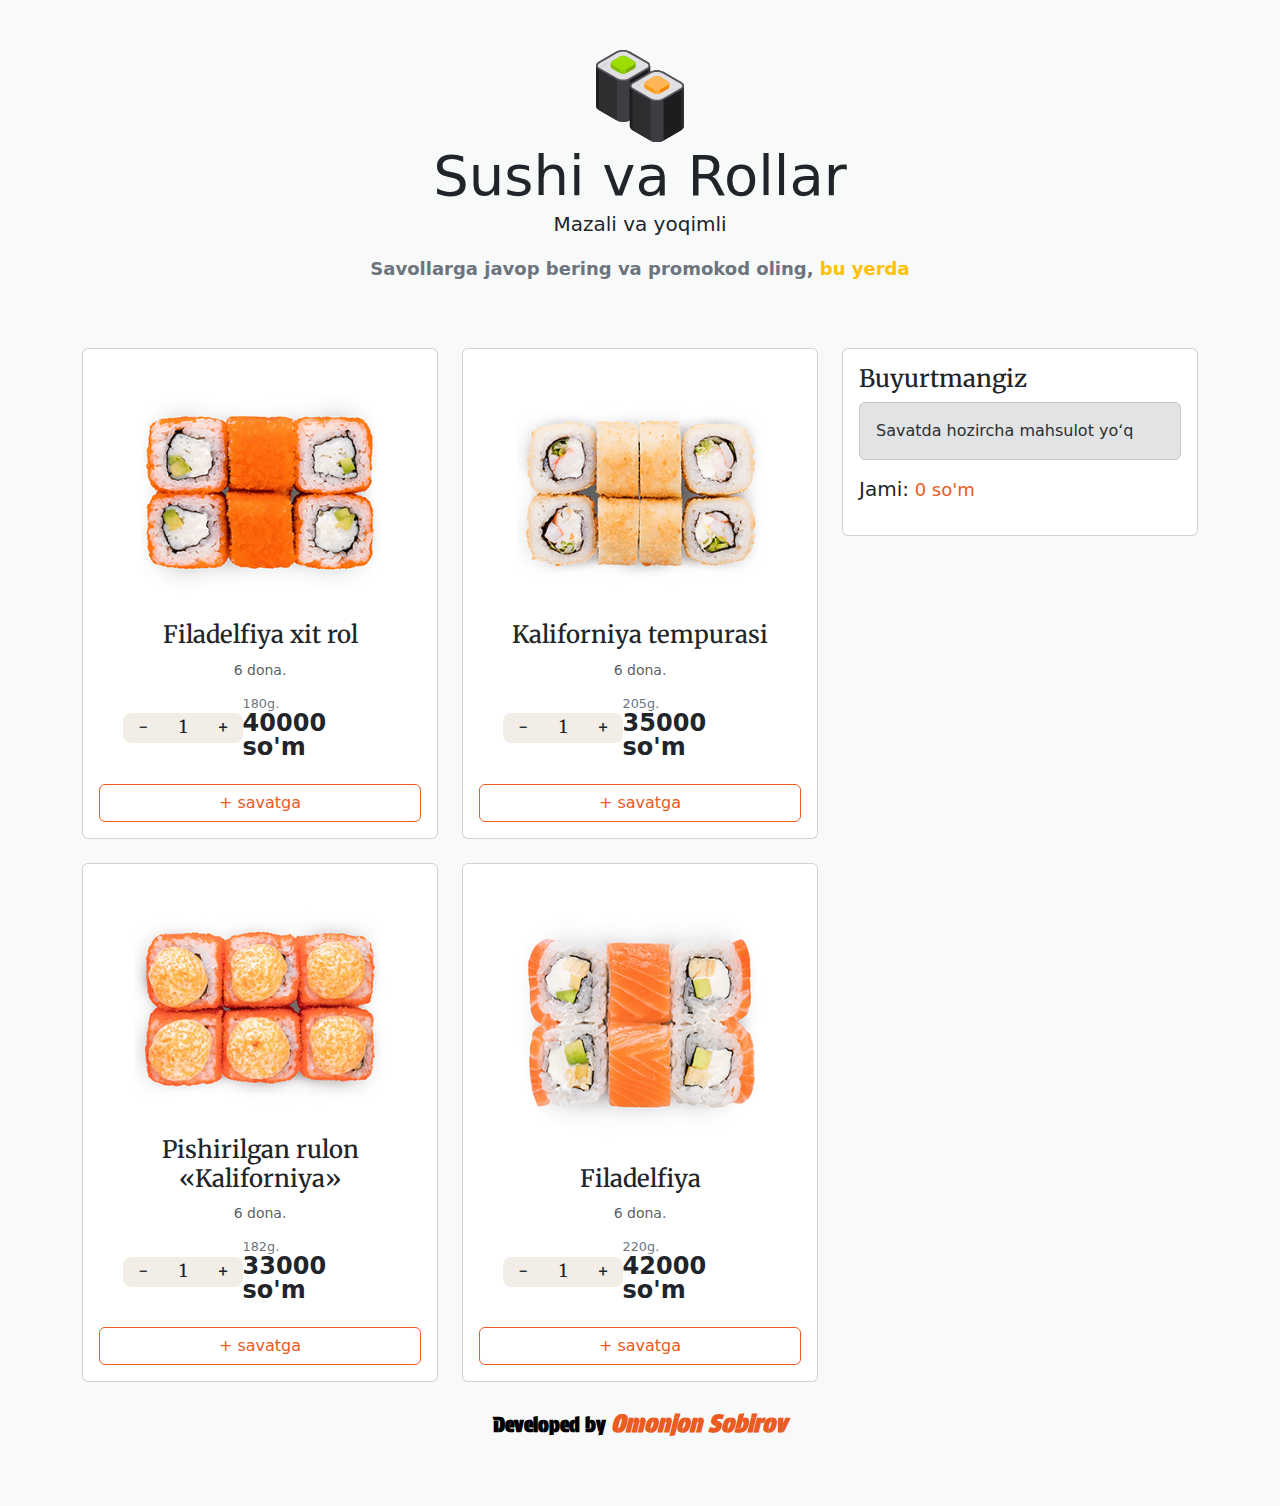
==== index.html @ d724766a "Site questions change and new inputs added" ====
<!DOCTYPE html>
<html lang="en">

<head>
    <meta charset="UTF-8">
    <meta name="viewport" content="width=device-width, initial-scale=1.0, shrink-to-fit=no">
    <!--  Site Description  -->
    <meta name="description" content="Заказывайте суши 🍣, не выходя из дома">
    <!--  Site Favicon  -->
    <link rel="shortcut icon" href="./img/logo/logo.svg" type="image/x-icon">
    <!--  Google Fonts  -->
    <link href="https://fonts.googleapis.com/css?family=Merriweather:300,400,400i,700&amp;subset=cyrillic-ext"
          rel="stylesheet">
    <link rel="preconnect" href="https://fonts.googleapis.com">
    <link rel="preconnect" href="https://fonts.gstatic.com" crossorigin>
    <link href="https://fonts.googleapis.com/css2?family=Protest+Guerrilla&display=swap" rel="stylesheet">
    <!--  Icons  -->
    <link href="https://unpkg.com/boxicons@2.1.4/css/boxicons.min.css" rel="stylesheet">
    <!--  Styles  -->
    <link rel="stylesheet" href="libs/bootstrap/css/bootstrap.min.css">
    <link rel="stylesheet" href="style/main.css">
    <title>Sushi Shop</title>
</head>

<body class="">
<!-- Уведомление -->
<div class="toast-container position-fixed bottom-0 end-0 p-3">
    <div id="liveToast" class="toast" role="alert" aria-live="assertive" aria-atomic="true">
        <div class="toast-header">
            <img src="" class="rounded me-2" alt="...">
            <strong class="me-auto">Bootstrap</strong>
            <small>11 mins ago</small>
            <button type="button" class="btn-close" data-bs-dismiss="toast" aria-label="Close"></button>
        </div>
        <div class="toast-body">
            Hello, world! This is a toast message.
        </div>
    </div>
</div>

<header class="header">
    <div class="container text-center">
        <img src="img/logo/logo.svg" width="92" alt="Суши и пицца">
        <div class="display-4">Sushi va Rollar</div>
        <p class="lead">Mazali va yoqimli</p>
        <p class="text-secondary fw-bold fs-6">Savollarga javop bering va promokod oling, <a href="questions.html"
                                                                                             class="text-warning">bu
            yerda</a></p>
    </div>
</header>

<div class="container pb-4 pb-md-5">
    <div class="row row-gap-4">
        <div class="col-lg-8">
            <div class="row row-gap-4 productView"> <!-- Здесь будут товары -->

            </div>
        </div>
        <div class="col-lg-4">

            <!-- Корзина -->
            <div class="card">
                <div class="card-body">
                    <h4 class="card-title">Buyurtmangiz</h4>
                    <div data-cart-empty class="alert alert-secondary" role="alert">
                        Savatda hozircha mahsulot yoʻq
                    </div>
                    <!-- cart-wrapper -->
                    <div class="cart-wrapper">

                    </div>
                    <!-- // cart-wrapper -->

                    <!-- Стоимость заказа -->
                    <div class="cart-total">
                        <p data-cart-delivery class="d-none">
                            <span class="h5">Yetkazib berish:</span> <span class="delivery-cost">25 000 so'm</span>
                            <br> <span data-cart-delivery-description class="text-light-emphasis small ">90 000 so'm dan ortiq buyurtma berilsa bepul</span>
                        </p>
                        <p><span class="h5">Jami:</span>
                            <span class="text-danger"><span class="total-price">0</span> <span
                                    class="rouble">so'm</span></span>
                            <span class="active-total free d-none"> <span
                                    class="active-total-price"></span> <span>so'm</span></span>
                        </p>
                    </div>
                    <!-- // Стоимость заказа -->

                </div>

                <!-- Оформить заказ -->
                <div id="order-form" class="card-body border-top d-none needs-validation">
                    <form class="row g-3 needs-validation" novalidate onsubmit="return validateForm()">
                        <div class="d-flex flex-column flex-sm-row column-gap-3 row-gap-2 mt-3">
                            <div class="w-100">
                                <label for="promocode" class="card-title fs-4">Promokod qo'shish</label>
                                <input type="text" id="promocode" class="form-control">
                            </div>
                            <button type="button" class="btn btn-primary add-promo w-max-content order-btn mt-auto w-100Mb" style="height: 38px">
                                Qo'shish
                            </button>
                            <button type="button" style="height: 38px"
                                    class="btn btn-danger d-flex align-items-center justify-content-center w-max-content remove-promo order-btn d-none w-100Mb mt-auto">
                                <i class='bx bx-x fs-4'></i></button>
                        </div>
                        <div class="col-12 mt-0">
                            <div class="form-group w-100">
                                <label for="location" class="card-title mt-3 fs-4">Manzilingizni kiriting</label>
                                <input type="text" class="form-control" id="location" required
                                       placeholder="Masalan: Chinoz tumani, Alisher to'yxonasi yoni">
                            </div>
                        </div>
                        <div class="col-12 mt-0">
                            <div class="form-group w-100">
                                <label for="massage" class="card-title mt-3 fs-4">Yetkazuvchi uchun xabar qoldirish</label>
                                <textarea type="text" class="form-control" id="massage" style="resize: none" rows="4"
                                          placeholder="Masalan: Salfetka va ketchub olvoling"></textarea>
                            </div>
                        </div>
                        <div class="col-12 mt-0">
                            <div class="form-group w-100">
                                <label for="phone-num" class="card-title fs-4 mt-3">Buyurtmani rasmiylashtirish</label>
                                <input type="text" value="+998" class="form-control" id="phone-num" required
                                       placeholder="Telefon raqamingizni kiriting">
                            </div>
                        </div>
                        <div class="col-12">
                            <div class="form-check">
                                <input class="form-check-input" type="checkbox" value="" id="invalidCheck" required>
                                <label class="form-check-label" for="invalidCheck">
                                    Buyurtma berishga roziman
                                </label>
                                <div class="invalid-feedback">
                                    Buyurtma berish uchun rozilik bildiring
                                </div>
                            </div>
                        </div>
                        <div class="col-12">
                            <button class="btn btn-primary w-100" type="submit">Jo'natish</button>
                        </div>
                    </form>
                </div>
                <!-- // Оформить заказ -->

            </div>
            <!-- // Корзина -->


        </div>
    </div>
    <p class="fs-5 fw-semibold protest-guerrilla-regular text-black text-center mt-4">Developed by <a
            href="https://omonjon.triger.uz" style="color: #eb5a1e;" class="fs-4 fw-bold fst-italic">Omonjon Sobirov</a>
    </p>
</div>

<!-- Подключаем скрипты -->
<script src="libs/jquery/jquery.min.js"></script>
<script src="https://unpkg.com/imask"></script>
<script src="script/products.js" type="module"></script>
<script src="script/productGenerate.js" type="module"></script>
<script src="script/calcCartPriceAndDelivery.js"></script>
<script src="script/toggleCartStatus.js"></script>
<script src="script/counter.js"></script>
<script src="script/cart.js"></script>
<script src="script/quiz.js"></script>
<script src="script/promo.js"></script>
<script src="libs/bootstrap/js/bootstrap.bundle.min.js"></script>
<script src="script/main.js"></script>
</body>

</html>
---- style/main.css ----
*{
	margin: 0;
	padding: 0;
	box-sizing: border-box;
}

.w-max-content {
	width: max-content !important;
}

body, html {
	background-color: #F8F9F9;
	height: 100%;
}

h3, h4 {
	font-family: 'Merriweather', serif;
}

.primary-shadow {
	box-shadow: rgba(149, 157, 165, 0.2) 0px 8px 24px;
}

.fs-6 {
	font-size: 1.125rem !important;
}

.fs-7 {
	font-size: 1rem !important;
}

.protest-guerrilla-regular {
	font-family: "Protest Guerrilla", sans-serif;
	font-weight: 400;
	font-style: normal;
}

.transition {
	transition: .4s;
}

input[type=radio] {
	accent-color: var(--bs-warning);
}

a {
	text-decoration: none;
}

.text-line-through {
	text-decoration: line-through;
}

.header {
	padding-top: 50px;
	padding-bottom: 50px;
}

.product-img {
	max-width: 256px;
	width: 100%;
}

.item-title {
    font-size: 1.5rem;
    font-weight: 500;
	font-family: 'Merriweather', serif;
}

.details-wrapper {
	display: flex;
	justify-content: space-between;
	align-items: center;
	margin-bottom: 25px;
	width: 100%;
}

.items {
	font-family: 'Merriweather', serif;
	background: #f2ede7;
	border-radius: 8px;
	width: 120px;
	display: flex;
	font-size: 18px;
	height: 30px;
	overflow: hidden;
}

.items__control {
	width: 40px;
	cursor: pointer;
	transition: 0.2s ease-in;
	text-align: center;
}

.items__control:hover {
    background: #eb5a1e;
    color: #FFF;
}

.items__current {
	width: 40px;
}

/* items--small */
.items.items--small {
	width: 90px;
	font-size: 16px;
	height: 26px;
	text-align: center;
}

.items.items--small .items__control {
	width: 30px;
}

.items.items--small .items__current {
	width: 30px;
}

.price {
	text-align: left;
}

.price__weight {
	color: #6c757d!important;
	font-size: 80%;
	line-height: 1;
}

.price__currency {
	font-size: 1.5rem;
	font-weight: 600;
	line-height: 1;
}

.btn-outline-warning {
    color: #eb5a1e;
    border-color: #eb5a1e;
}

.btn-outline-warning:hover {
    color: #FFF;
    background-color: #eb5a1e;
    border-color: #eb5a1e;
}

.cart-item {

}

.cart-item__top {
	display: flex;
	align-items: flex-start;
	padding-bottom: 15px;
	border-bottom: 1px solid #dee2e6;
	margin-bottom: 15px;
}

.cart-item__img  {

}

.cart-item__img img {
	max-width: 100px;
	height: auto;
}

.cart-item__desc {
	padding-top: 15px;
	padding-left: 15px;
}

.cart-item__title {
	font-family: 'Merriweather', serif;
	font-size: 16px;
    line-height: 1.2;
	font-weight: 600;
	margin-bottom: 5px;
}

.cart-item__weight {
    color: #6c757d!important;
    font-size: 80%;
    line-height: 1;
    margin-bottom: 15px;
}

.cart-item__details {
	display: flex;
	justify-content: flex-start;
	align-items: center;
}

.cart-item__details .price__currency {
	font-size: 18px;
	margin-left: 15px;
}

button {
	cursor: pointer;
}

.cart-total {
	font-size: 18px;
	font-weight: 500;
}

.delivery-cost {
	color: #EB5A1E;
}

.free {
	color: #0EA107;
}

.total-price {
	color: #EB5A1E;
}

.rouble {
	color: #EB5A1E;
}

.none {
	display: none;
}

#countdown {
	font-size: 1.25rem;
	color: #f9ed69;
	text-align: center;
	padding: 12px 15px;
	background-color: #162447;
	border-radius: 15px;
	box-shadow: 0 10px 30px rgba(0, 0, 0, 0.5);
	border: 2px solid #eb5a1e;
	margin: 20px 20px 0 0;
}

#countdown span {
	display: inline-block;
	min-width: 35px;
}

#countdown .minutes {
	color: #e43f5a;
}

#countdown .seconds {
	color: #f9ed69;
}

#countdown .label {
	font-size: .85rem;
	color: #f9ed69;
}

@media (max-width: 575px) {
	.details-wrapper {
		padding: 0 30px;
	}
	.w-100Mb {
		width: 100% !important;
	}
}
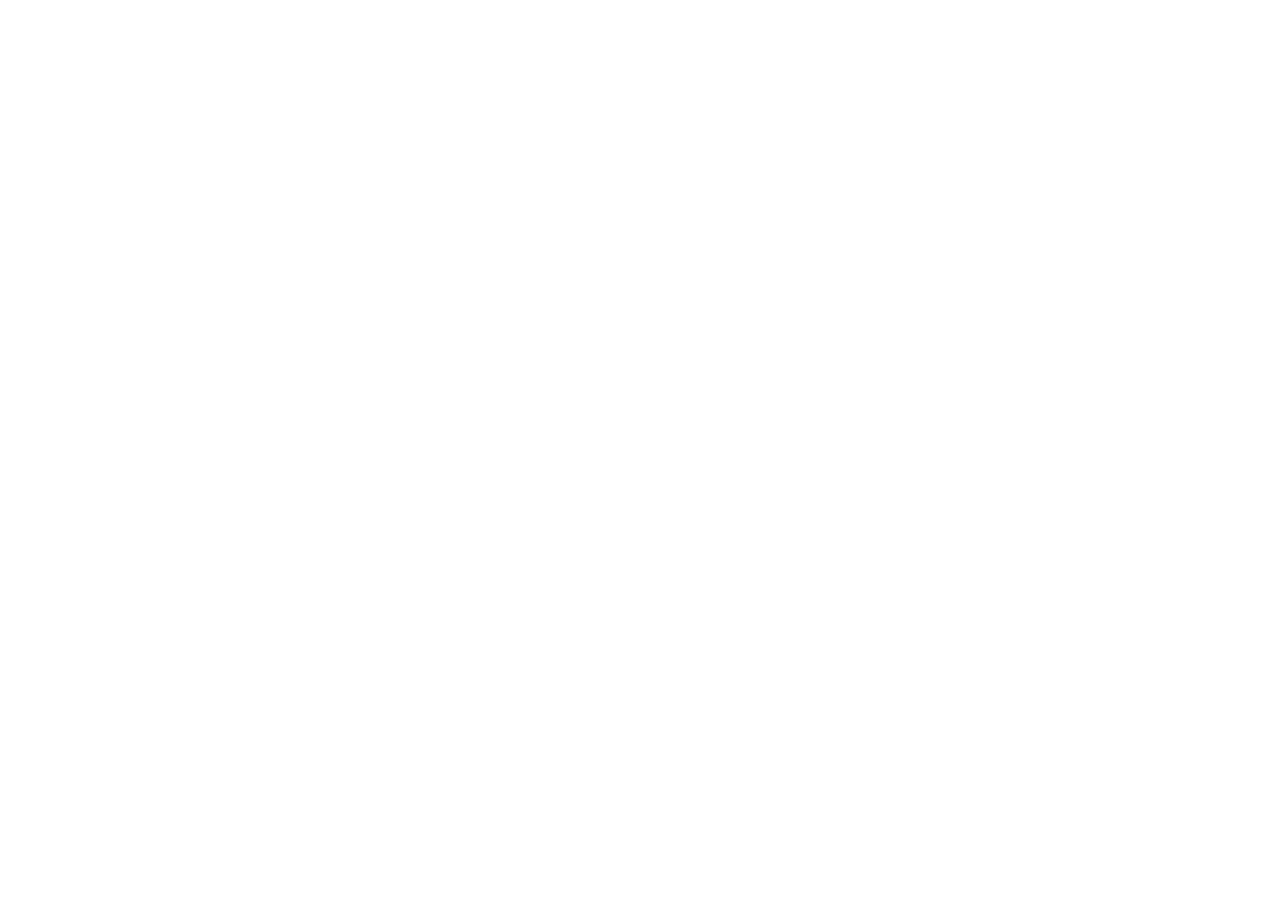
==== commit 99dc5e29: "Site countdown added for local and script added one js" ====
--- a/index.html
+++ b/index.html
@@ -23,17 +23,23 @@
 </head>
 
 <body class="">
+<!-- Loader -->
+<div class="load" id="load">
+    <lottie-player autoplay loop mode="normal" src="jsons/loader.json" class="load-gif">
+    </lottie-player>
+</div>
+
 <!-- Уведомление -->
 <div class="toast-container position-fixed bottom-0 end-0 p-3">
     <div id="liveToast" class="toast" role="alert" aria-live="assertive" aria-atomic="true">
         <div class="toast-header">
-            <img src="" class="rounded me-2" alt="...">
-            <strong class="me-auto">Bootstrap</strong>
-            <small>11 mins ago</small>
+            <img src="./img/logo/logo.svg" width="20" class="rounded me-2" alt="...">
+            <strong class="me-auto">Sultan Restaurant</strong>
+            <small>Hozirgina</small>
             <button type="button" class="btn-close" data-bs-dismiss="toast" aria-label="Close"></button>
         </div>
         <div class="toast-body">
-            Hello, world! This is a toast message.
+            Buyurtmangiz rasmiylashtirildi, tez orada siz bilan bog'lanishadi.
         </div>
     </div>
 </div>
@@ -75,7 +81,7 @@
                     <div class="cart-total">
                         <p data-cart-delivery class="d-none">
                             <span class="h5">Yetkazib berish:</span> <span class="delivery-cost">25 000 so'm</span>
-                            <br> <span data-cart-delivery-description class="text-light-emphasis small ">90 000 so'm dan ortiq buyurtma berilsa bepul</span>
+                            <br> <span data-cart-delivery-description class="text-light-emphasis small">90 000 so'm dan ortiq buyurtma berilsa bepul</span>
                         </p>
                         <p><span class="h5">Jami:</span>
                             <span class="text-danger"><span class="total-price">0</span> <span
@@ -90,13 +96,22 @@
 
                 <!-- Оформить заказ -->
                 <div id="order-form" class="card-body border-top d-none needs-validation">
-                    <form class="row g-3 needs-validation" novalidate onsubmit="return validateForm()">
+                    <form class="row g-3 needs-validation" novalidate>
+                        <div class="col-12">
+                            <div class="form-group">
+                                <label for="user-name" class="card-title fs-4">Ismingiz<span
+                                        class="text-danger">*</span></label>
+                                <input type="text" autocomplete="off" name="Ismingiz" id="user-name" required class="form-control">
+                            </div>
+                        </div>
                         <div class="d-flex flex-column flex-sm-row column-gap-3 row-gap-2 mt-3">
                             <div class="w-100">
                                 <label for="promocode" class="card-title fs-4">Promokod qo'shish</label>
-                                <input type="text" id="promocode" class="form-control">
+                                <input type="text" autocomplete="off" name="Promokod" id="promocode" class="form-control">
                             </div>
-                            <button type="button" class="btn btn-primary add-promo w-max-content order-btn mt-auto w-100Mb" style="height: 38px">
+                            <button type="button"
+                                    class="btn btn-primary add-promo w-max-content order-btn mt-auto w-100Mb"
+                                    style="height: 38px">
                                 Qo'shish
                             </button>
                             <button type="button" style="height: 38px"
@@ -105,22 +120,26 @@
                         </div>
                         <div class="col-12 mt-0">
                             <div class="form-group w-100">
-                                <label for="location" class="card-title mt-3 fs-4">Manzilingizni kiriting</label>
-                                <input type="text" class="form-control" id="location" required
+                                <label for="user-location"  class="card-title mt-3 fs-4">Manzilingizni kiriting<span
+                                        class="text-danger">*</span></label>
+                                <input type="text" autocomplete="off" name="Manzil" class="form-control" id="user-location" required
                                        placeholder="Masalan: Chinoz tumani, Alisher to'yxonasi yoni">
                             </div>
                         </div>
                         <div class="col-12 mt-0">
                             <div class="form-group w-100">
-                                <label for="massage" class="card-title mt-3 fs-4">Yetkazuvchi uchun xabar qoldirish</label>
-                                <textarea type="text" class="form-control" id="massage" style="resize: none" rows="4"
+                                <label for="user-massage" class="card-title mt-3 fs-4">Yetkazuvchi uchun xabar
+                                    qoldirish</label>
+                                <textarea type="text" autocomplete="off" name="Xabar" class="form-control" id="user-massage" style="resize: none"
+                                          rows="4"
                                           placeholder="Masalan: Salfetka va ketchub olvoling"></textarea>
                             </div>
                         </div>
                         <div class="col-12 mt-0">
                             <div class="form-group w-100">
-                                <label for="phone-num" class="card-title fs-4 mt-3">Buyurtmani rasmiylashtirish</label>
-                                <input type="text" value="+998" class="form-control" id="phone-num" required
+                                <label for="phone-num" class="card-title fs-4 mt-3">Telefon raqamingiz<span
+                                        class="text-danger">*</span></label>
+                                <input type="text" autocomplete="off" name="Telefon raqamda" value="+998" class="form-control" id="phone-num" required
                                        placeholder="Telefon raqamingizni kiriting">
                             </div>
                         </div>
@@ -154,18 +173,8 @@
 </div>
 
 <!-- Подключаем скрипты -->
-<script src="libs/jquery/jquery.min.js"></script>
-<script src="https://unpkg.com/imask"></script>
-<script src="script/products.js" type="module"></script>
-<script src="script/productGenerate.js" type="module"></script>
-<script src="script/calcCartPriceAndDelivery.js"></script>
-<script src="script/toggleCartStatus.js"></script>
-<script src="script/counter.js"></script>
-<script src="script/cart.js"></script>
-<script src="script/quiz.js"></script>
-<script src="script/promo.js"></script>
-<script src="libs/bootstrap/js/bootstrap.bundle.min.js"></script>
-<script src="script/main.js"></script>
+<script src="script/allInOne.js"></script>
+
 </body>
 
 </html>
--- a/style/main.css
+++ b/style/main.css
@@ -1,96 +1,125 @@
-*{
-	margin: 0;
-	padding: 0;
-	box-sizing: border-box;
+* {
+    margin: 0;
+    padding: 0;
+    box-sizing: border-box;
 }
 
 .w-max-content {
-	width: max-content !important;
+    width: max-content !important;
 }
 
 body, html {
-	background-color: #F8F9F9;
-	height: 100%;
+    background-color: #F8F9F9;
+    height: 100%;
 }
 
 h3, h4 {
-	font-family: 'Merriweather', serif;
+    font-family: 'Merriweather', serif;
 }
 
 .primary-shadow {
-	box-shadow: rgba(149, 157, 165, 0.2) 0px 8px 24px;
+    box-shadow: rgba(149, 157, 165, 0.2) 0px 8px 24px;
 }
 
 .fs-6 {
-	font-size: 1.125rem !important;
+    font-size: 1.125rem !important;
 }
 
 .fs-7 {
-	font-size: 1rem !important;
+    font-size: 1rem !important;
+}
+
+.no-copy {
+    user-select: none; /* Matn tanlanishini bloklaydi */
+    -webkit-user-select: none;
+    -moz-user-select: none;
+    -ms-user-select: none;
 }
 
 .protest-guerrilla-regular {
-	font-family: "Protest Guerrilla", sans-serif;
-	font-weight: 400;
-	font-style: normal;
+    font-family: "Protest Guerrilla", sans-serif;
+    font-weight: 400;
+    font-style: normal;
 }
 
 .transition {
-	transition: .4s;
+    transition: .4s;
 }
 
 input[type=radio] {
-	accent-color: var(--bs-warning);
+    accent-color: var(--bs-warning);
 }
 
 a {
-	text-decoration: none;
+    text-decoration: none;
+}
+
+.load {
+    position: fixed;
+    top: 0;
+    left: 0;
+    width: 100%;
+    height: 100%;
+    margin: auto 0;
+    background-color: white;
+    display: grid;
+    place-items: center;
+    z-index: 1000;
+}
+
+.load .load-gif {
+    width: 300px;
 }
 
 .text-line-through {
-	text-decoration: line-through;
+    text-decoration: line-through;
+}
+
+/* Xato bo'lganda elementning border rangini qizil qilish uchun class */
+.error {
+    border-color: red !important;
 }
 
 .header {
-	padding-top: 50px;
-	padding-bottom: 50px;
+    padding-top: 50px;
+    padding-bottom: 50px;
 }
 
 .product-img {
-	max-width: 256px;
-	width: 100%;
+    max-width: 256px;
+    width: 100%;
 }
 
 .item-title {
     font-size: 1.5rem;
     font-weight: 500;
-	font-family: 'Merriweather', serif;
+    font-family: 'Merriweather', serif;
 }
 
 .details-wrapper {
-	display: flex;
-	justify-content: space-between;
-	align-items: center;
-	margin-bottom: 25px;
-	width: 100%;
+    display: flex;
+    justify-content: space-between;
+    align-items: center;
+    margin-bottom: 25px;
+    width: 100%;
 }
 
 .items {
-	font-family: 'Merriweather', serif;
-	background: #f2ede7;
-	border-radius: 8px;
-	width: 120px;
-	display: flex;
-	font-size: 18px;
-	height: 30px;
-	overflow: hidden;
+    font-family: 'Merriweather', serif;
+    background: #f2ede7;
+    border-radius: 8px;
+    width: 120px;
+    display: flex;
+    font-size: 18px;
+    height: 30px;
+    overflow: hidden;
 }
 
 .items__control {
-	width: 40px;
-	cursor: pointer;
-	transition: 0.2s ease-in;
-	text-align: center;
+    width: 40px;
+    cursor: pointer;
+    transition: 0.2s ease-in;
+    text-align: center;
 }
 
 .items__control:hover {
@@ -99,39 +128,39 @@
 }
 
 .items__current {
-	width: 40px;
+    width: 40px;
 }
 
 /* items--small */
 .items.items--small {
-	width: 90px;
-	font-size: 16px;
-	height: 26px;
-	text-align: center;
+    width: 90px;
+    font-size: 16px;
+    height: 26px;
+    text-align: center;
 }
 
 .items.items--small .items__control {
-	width: 30px;
+    width: 30px;
 }
 
 .items.items--small .items__current {
-	width: 30px;
+    width: 30px;
 }
 
 .price {
-	text-align: left;
+    text-align: left;
 }
 
 .price__weight {
-	color: #6c757d!important;
-	font-size: 80%;
-	line-height: 1;
+    color: #6c757d !important;
+    font-size: 80%;
+    line-height: 1;
 }
 
 .price__currency {
-	font-size: 1.5rem;
-	font-weight: 600;
-	line-height: 1;
+    font-size: 1.5rem;
+    font-weight: 600;
+    line-height: 1;
 }
 
 .btn-outline-warning {
@@ -150,117 +179,118 @@
 }
 
 .cart-item__top {
-	display: flex;
-	align-items: flex-start;
-	padding-bottom: 15px;
-	border-bottom: 1px solid #dee2e6;
-	margin-bottom: 15px;
-}
-
-.cart-item__img  {
+    display: flex;
+    align-items: flex-start;
+    padding-bottom: 15px;
+    border-bottom: 1px solid #dee2e6;
+    margin-bottom: 15px;
+}
+
+.cart-item__img {
 
 }
 
 .cart-item__img img {
-	max-width: 100px;
-	height: auto;
+    max-width: 100px;
+    height: auto;
 }
 
 .cart-item__desc {
-	padding-top: 15px;
-	padding-left: 15px;
+    padding-top: 15px;
+    padding-left: 15px;
 }
 
 .cart-item__title {
-	font-family: 'Merriweather', serif;
-	font-size: 16px;
+    font-family: 'Merriweather', serif;
+    font-size: 16px;
     line-height: 1.2;
-	font-weight: 600;
-	margin-bottom: 5px;
+    font-weight: 600;
+    margin-bottom: 5px;
 }
 
 .cart-item__weight {
-    color: #6c757d!important;
+    color: #6c757d !important;
     font-size: 80%;
     line-height: 1;
     margin-bottom: 15px;
 }
 
 .cart-item__details {
-	display: flex;
-	justify-content: flex-start;
-	align-items: center;
+    display: flex;
+    justify-content: flex-start;
+    align-items: center;
 }
 
 .cart-item__details .price__currency {
-	font-size: 18px;
-	margin-left: 15px;
+    font-size: 18px;
+    margin-left: 15px;
 }
 
 button {
-	cursor: pointer;
+    cursor: pointer;
 }
 
 .cart-total {
-	font-size: 18px;
-	font-weight: 500;
+    font-size: 18px;
+    font-weight: 500;
 }
 
 .delivery-cost {
-	color: #EB5A1E;
+    color: #EB5A1E;
 }
 
 .free {
-	color: #0EA107;
+    color: #0EA107;
 }
 
 .total-price {
-	color: #EB5A1E;
+    color: #EB5A1E;
 }
 
 .rouble {
-	color: #EB5A1E;
+    color: #EB5A1E;
 }
 
 .none {
-	display: none;
+    display: none;
 }
 
 #countdown {
-	font-size: 1.25rem;
-	color: #f9ed69;
-	text-align: center;
-	padding: 12px 15px;
-	background-color: #162447;
-	border-radius: 15px;
-	box-shadow: 0 10px 30px rgba(0, 0, 0, 0.5);
-	border: 2px solid #eb5a1e;
-	margin: 20px 20px 0 0;
+    font-size: 1.25rem;
+    color: #f9ed69;
+    text-align: center;
+    padding: 12px 15px;
+    background-color: #162447;
+    border-radius: 15px;
+    box-shadow: 0 10px 30px rgba(0, 0, 0, 0.5);
+    border: 2px solid #eb5a1e;
+    margin: 20px 20px 0 0;
 }
 
 #countdown span {
-	display: inline-block;
-	min-width: 35px;
+    display: inline-block;
+    min-width: 35px;
 }
 
 #countdown .minutes {
-	color: #e43f5a;
+    color: #e43f5a;
 }
 
 #countdown .seconds {
-	color: #f9ed69;
+    color: #f9ed69;
 }
 
 #countdown .label {
-	font-size: .85rem;
-	color: #f9ed69;
+    font-size: .85rem;
+    color: #f9ed69;
 }
 
 @media (max-width: 575px) {
-	.details-wrapper {
-		padding: 0 30px;
-	}
-	.w-100Mb {
-		width: 100% !important;
-	}
+    .details-wrapper {
+        padding: 0 30px;
+    }
+
+    .w-100Mb {
+        width: 100% !important;
+    }
 }